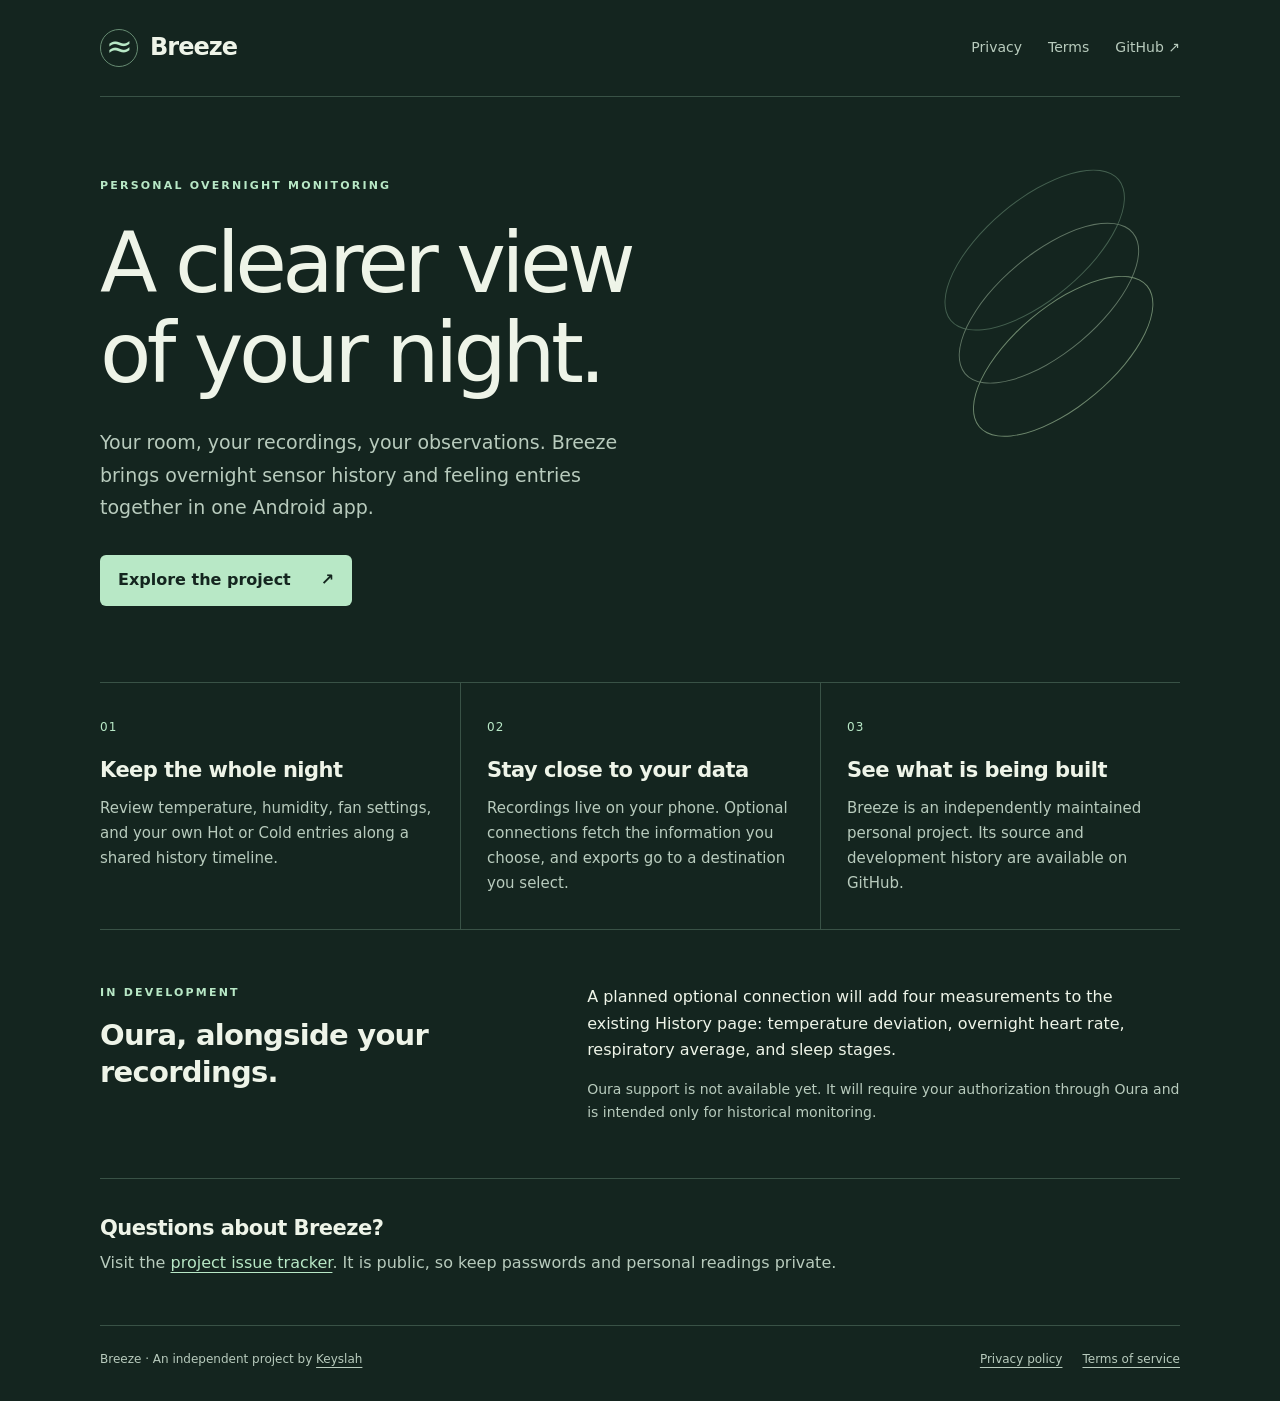
==== index.html @ 2a4c241e "Add Breeze GitHub Pages site and terms of service" ====
<!doctype html>
<html lang="en">
<head>
  <meta charset="utf-8">
  <meta name="viewport" content="width=device-width, initial-scale=1">
  <meta name="description" content="Breeze is a personal Android app for overnight recordings, sensor history, and feeling entries. Learn about the project, privacy, and terms.">
  <meta name="theme-color" content="#14251f">
  <meta name="referrer" content="no-referrer">
  <title>Breeze · A clearer view of your night</title>
  <link rel="stylesheet" href="styles.css">
</head>
<body>
  <a class="skip" href="#main">Skip to content</a>
  <div class="shell">
    <header class="site-header">
      <a class="brand" href="./" aria-current="page"><span class="brand-mark" aria-hidden="true">≈</span>Breeze</a>
      <nav aria-label="Main navigation"><a href="privacy.html">Privacy</a><a href="terms.html">Terms</a><a href="https://github.com/Keyslah/Breeze">GitHub ↗</a></nav>
    </header>
    <main id="main">
      <section class="hero" aria-labelledby="intro">
        <p class="eyebrow">PERSONAL OVERNIGHT MONITORING</p>
        <h1 id="intro">A clearer view<br>of your night.</h1>
        <p class="lede">Your room, your recordings, your observations. Breeze brings overnight sensor history and feeling entries together in one Android app.</p>
        <a class="button" href="https://github.com/Keyslah/Breeze">Explore the project <span aria-hidden="true">↗</span></a>
        <div class="night-lines" aria-hidden="true"><span></span><span></span><span></span></div>
      </section>
      <section class="feature-grid" aria-label="About Breeze">
        <article class="feature"><span class="feature-number">01</span><h2>Keep the whole night</h2><p>Review temperature, humidity, fan settings, and your own Hot or Cold entries along a shared history timeline.</p></article>
        <article class="feature"><span class="feature-number">02</span><h2>Stay close to your data</h2><p>Recordings live on your phone. Optional connections fetch the information you choose, and exports go to a destination you select.</p></article>
        <article class="feature"><span class="feature-number">03</span><h2>See what is being built</h2><p>Breeze is an independently maintained personal project. Its source and development history are available on GitHub.</p></article>
      </section>
      <section class="oura-note" aria-labelledby="oura-title">
        <div><p class="eyebrow">IN DEVELOPMENT</p><h2 id="oura-title">Oura, alongside your recordings.</h2></div>
        <div><p>A planned optional connection will add four measurements to the existing History page: temperature deviation, overnight heart rate, respiratory average, and sleep stages.</p><p class="muted">Oura support is not available yet. It will require your authorization through Oura and is intended only for historical monitoring.</p></div>
      </section>
      <section class="contact" aria-labelledby="contact-title"><h2 id="contact-title">Questions about Breeze?</h2><p>Visit the <a href="https://github.com/Keyslah/Breeze/issues">project issue tracker</a>. It is public, so keep passwords and personal readings private.</p></section>
    </main>
    <footer><span>Breeze · An independent project by <a href="https://github.com/Keyslah">Keyslah</a></span><div><a href="privacy.html">Privacy policy</a><a href="terms.html">Terms of service</a></div></footer>
  </div>
</body>
</html>
---- styles.css ----
:root { color-scheme: dark; --bg:#14251f; --panel:#1b3028; --ink:#eef4e8; --muted:#b8cbbd; --mint:#b8e8c6; --line:#395246; }
* { box-sizing:border-box; }
html { scroll-behavior:smooth; }
body { margin:0; background:var(--bg); color:var(--ink); font-family:system-ui,-apple-system,BlinkMacSystemFont,"Segoe UI",sans-serif; font-size:16px; line-height:1.65; }
a { color:var(--mint); text-underline-offset:4px; }
a:hover { color:#fff; }
a:focus-visible { outline:3px solid var(--mint); outline-offset:6px; border-radius:3px; }
.shell { width:min(1080px,calc(100% - 64px)); margin:auto; }
.skip { position:absolute; top:-100px; left:20px; padding:10px 18px; z-index:3; background:var(--ink); color:var(--bg); }
.skip:focus { top:12px; }
.site-header { display:flex; align-items:center; justify-content:space-between; gap:24px; padding:28px 0; border-bottom:1px solid var(--line); }
.brand { display:inline-flex; align-items:center; gap:12px; font-weight:650; font-size:24px; letter-spacing:-1px; text-decoration:none; color:var(--ink); }
.brand-mark { display:grid; place-items:center; width:38px; height:38px; border:1px solid #668b72; border-radius:50%; color:var(--mint); font-size:32px; font-weight:400; line-height:1; padding-bottom:4px; }
nav { display:flex; align-items:center; flex-wrap:wrap; gap:26px; }
nav a { font-size:14px; text-decoration:none; color:var(--muted); }
nav a[aria-current="page"] { color:var(--ink); text-decoration:underline; }
.hero { position:relative; padding:80px 0 76px; overflow:hidden; }
.eyebrow { color:var(--mint); font-size:11px; font-weight:650; letter-spacing:.2em; margin:0 0 24px; }
h1 { font-size:clamp(42px,7.5vw,84px); font-weight:450; line-height:1.07; letter-spacing:-.055em; margin:0 0 28px; }
.lede { position:relative; max-width:550px; color:var(--muted); font-size:19px; line-height:1.7; margin:0 0 32px; z-index:1; }
.button { position:relative; display:inline-flex; align-items:center; gap:30px; background:var(--mint); color:var(--bg); font-weight:600; border-radius:6px; text-decoration:none; padding:12px 18px; z-index:1; }
.button:hover { background:#dcf5d7; color:var(--bg); }
.night-lines { position:absolute; right:12px; top:100px; width:220px; height:280px; opacity:.5; transform:rotate(-15deg); }
.night-lines span { position:absolute; display:block; width:220px; height:100px; border:1px solid #739a7f; border-radius:50%; transform:rotate(-25deg); }
.night-lines span:nth-child(2) { top:55px; border-color:#a9c3a7; }
.night-lines span:nth-child(3) { top:110px; border-color:#c4e7b9; }
.feature-grid { display:grid; grid-template-columns:repeat(3,minmax(0,1fr)); border-top:1px solid var(--line); border-bottom:1px solid var(--line); }
.feature { padding:30px 26px 34px; }
.feature:first-child { padding-left:0; }
.feature:last-child { padding-right:0; }
.feature+.feature { border-left:1px solid var(--line); }
.feature-number { color:var(--mint); font-size:12px; letter-spacing:.1em; }
h2 { font-size:21px; line-height:1.3; font-weight:550; letter-spacing:-.025em; }
.feature h2 { margin:18px 0 12px; }
.feature p { color:var(--muted); font-size:15px; margin:0; }
.oura-note { display:grid; grid-template-columns:1fr 1.35fr; gap:48px; padding:54px 0; border-bottom:1px solid var(--line); }
.oura-note .eyebrow { margin-bottom:14px; }
.oura-note h2 { font-size:29px; margin:0; }
.oura-note p { margin:0 0 14px; }
.oura-note p:last-child { margin-bottom:0; }
.muted { color:var(--muted); font-size:14px; }
.contact { padding:36px 0 48px; }
.contact h2 { margin:0 0 8px; }
.contact p { color:var(--muted); margin:0; }
footer { display:flex; justify-content:space-between; flex-wrap:wrap; gap:18px; color:var(--muted); font-size:12px; padding:24px 0 32px; border-top:1px solid var(--line); }
footer div { display:flex; gap:20px; }
footer a { color:var(--muted); }
.legal { max-width:740px; padding:56px 0 70px; }
.legal h1 { font-size:clamp(34px,5vw,52px); line-height:1.15; margin-bottom:20px; }
.legal h2 { margin:36px 0 12px; color:var(--ink); }
.legal p,.legal li { color:var(--muted); }
.legal strong { color:var(--ink); font-weight:600; }
.legal p { margin:0 0 18px; }
.legal li+li { margin-top:8px; }
.legal code { font-size:.9em; overflow-wrap:anywhere; background:var(--panel); border-radius:4px; padding:2px 5px; }
.legal a { overflow-wrap:anywhere; }
@media(max-width:850px) { .night-lines { opacity:.18; right:-65px; } .oura-note { gap:26px; } }
@media(max-width:620px) { .shell { width:calc(100% - 36px); } .site-header { gap:18px; padding:20px 0; flex-wrap:wrap; } nav { gap:20px; } .hero { padding:52px 0; } .lede { font-size:17px; } .night-lines { display:none; } .feature-grid { grid-template-columns:1fr; } .feature,.feature:first-child,.feature:last-child { padding:25px 0; } .feature+.feature { border-left:0; border-top:1px solid var(--line); } .feature h2 { margin-top:12px; } .oura-note { grid-template-columns:1fr; gap:24px; padding:36px 0; } .legal { padding-top:38px; } }
@media(prefers-reduced-motion:reduce) { html { scroll-behavior:auto; } }
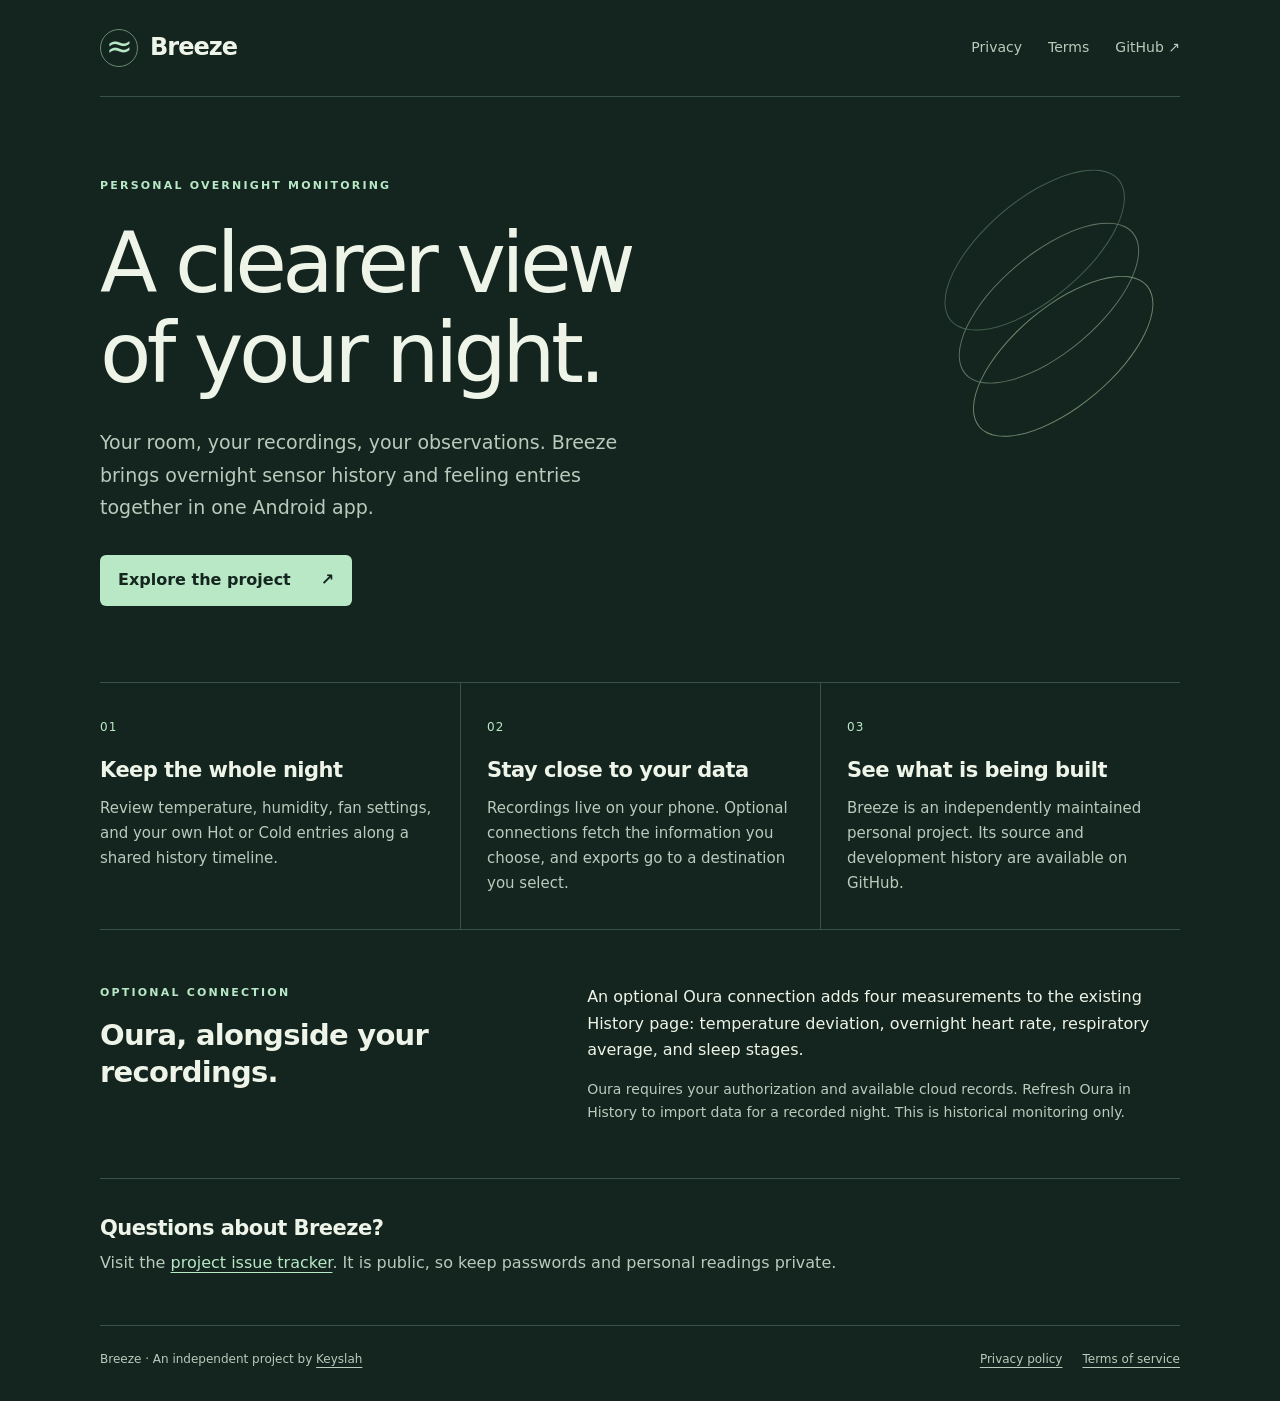
==== commit 3e41308e: "Integrate four Oura measurements into existing Breeze History" ====
--- a/index.html
+++ b/index.html
@@ -30,8 +30,8 @@
         <article class="feature"><span class="feature-number">03</span><h2>See what is being built</h2><p>Breeze is an independently maintained personal project. Its source and development history are available on GitHub.</p></article>
       </section>
       <section class="oura-note" aria-labelledby="oura-title">
-        <div><p class="eyebrow">IN DEVELOPMENT</p><h2 id="oura-title">Oura, alongside your recordings.</h2></div>
-        <div><p>A planned optional connection will add four measurements to the existing History page: temperature deviation, overnight heart rate, respiratory average, and sleep stages.</p><p class="muted">Oura support is not available yet. It will require your authorization through Oura and is intended only for historical monitoring.</p></div>
+        <div><p class="eyebrow">OPTIONAL CONNECTION</p><h2 id="oura-title">Oura, alongside your recordings.</h2></div>
+        <div><p>An optional Oura connection adds four measurements to the existing History page: temperature deviation, overnight heart rate, respiratory average, and sleep stages.</p><p class="muted">Oura requires your authorization and available cloud records. Refresh Oura in History to import data for a recorded night. This is historical monitoring only.</p></div>
       </section>
       <section class="contact" aria-labelledby="contact-title"><h2 id="contact-title">Questions about Breeze?</h2><p>Visit the <a href="https://github.com/Keyslah/Breeze/issues">project issue tracker</a>. It is public, so keep passwords and personal readings private.</p></section>
     </main>
--- a/styles.css
+++ b/styles.css
@@ -1,5 +1,8 @@
 :root { color-scheme: dark; --bg:#14251f; --panel:#1b3028; --ink:#eef4e8; --muted:#b8cbbd; --mint:#b8e8c6; --line:#395246; }
 * { box-sizing:border-box; }
+[hidden] { display:none !important; }
+button.button { border:0; cursor:pointer; font:inherit; margin:8px 0 24px; }
+button:focus-visible { outline:3px solid var(--mint); outline-offset:6px; }
 html { scroll-behavior:smooth; }
 body { margin:0; background:var(--bg); color:var(--ink); font-family:system-ui,-apple-system,BlinkMacSystemFont,"Segoe UI",sans-serif; font-size:16px; line-height:1.65; }
 a { color:var(--mint); text-underline-offset:4px; }
